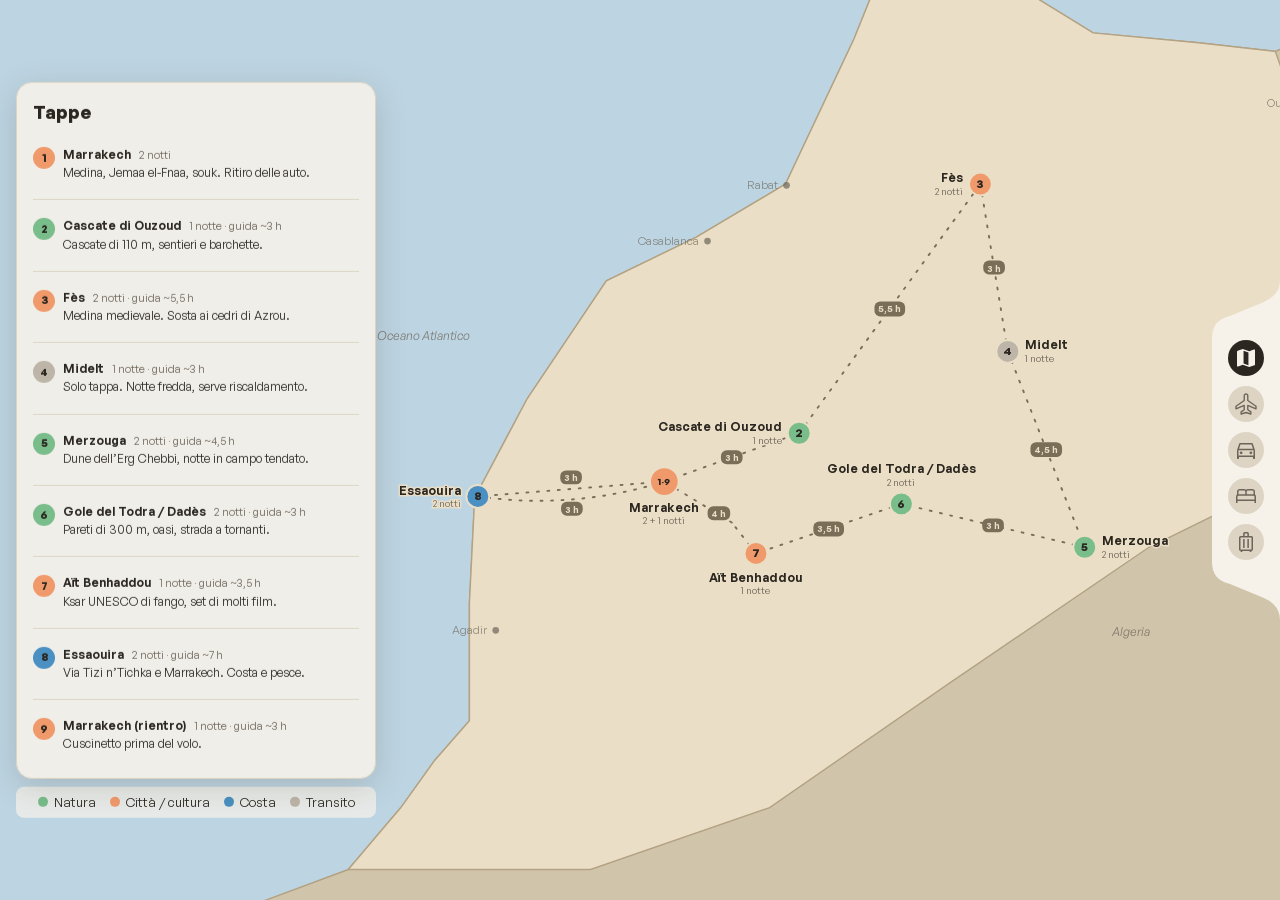
==== index.html @ 6deaca13 "Desktop: navbar verticale a destra, sidebar e legenda a sinistra, tragitto centrato nello spazio lib" ====
<!doctype html>
<html lang="it">
<head>
<meta charset="utf-8">
<meta name="viewport" content="width=device-width, initial-scale=1">
<title>Marocco — giro in auto</title>
<link rel="stylesheet" href="stile.css">
<style>
  html, body { height: 100%; overflow: hidden; overscroll-behavior: none; }
  h1 { font-size: 18px; margin: 0; }
  .zoom { position: fixed; inset: 0; overflow: clip; background: var(--sea); touch-action: none; cursor: grab; }
  .zstage { position: absolute; left: 0; top: 0; transform-origin: 0 0; }
  .zstage svg { display: block; max-width: none; }
  /* Desktop: colonna a sinistra con elenco tappe e, sotto, la legenda (la navbar sta a destra). */
  .side { position: fixed; z-index: 5; top: 50%; left: 16px; transform: translateY(-50%); width: 360px; max-height: calc(100vh - 32px); max-height: calc(100dvh - 32px); display: flex; flex-direction: column; gap: 8px; }
  .legend { flex: none; display: flex; flex-wrap: nowrap; justify-content: center; gap: 14px; padding: 6px 14px; border-radius: 8px; background: color-mix(in srgb, var(--bg) 75%, transparent); color: var(--ink); font-size: 13px; white-space: nowrap; pointer-events: none; }
  .legend i { display: inline-block; width: 10px; height: 10px; border-radius: 50%; margin-right: 6px; }
  .panel { min-height: 0; display: flex; flex-direction: column; border: 1px solid var(--line); border-radius: 16px; background: color-mix(in srgb, var(--bg) 88%, transparent); -webkit-backdrop-filter: blur(10px); backdrop-filter: blur(10px); box-shadow: 0 8px 32px rgba(60, 45, 20, .18); }
  .phead { flex: none; padding: 16px 16px 4px; }
  .grab { display: none; width: 36px; height: 4px; margin: 0 auto 12px; border-radius: 2px; background: var(--muted); opacity: .5; }
  .plist { overflow-y: auto; overscroll-behavior: contain; padding: 0 16px 8px; }
  /* Mobile: bottom sheet; la legenda sta poco sopra il pannello chiuso. */
  @media (max-width: 700px) {
    .side { display: contents; }
    .panel { position: fixed; z-index: 5; left: 0; right: 0; bottom: 0; height: calc(100vh - var(--nav) - 8px); height: calc(100dvh - var(--nav) - 8px); border-width: 1px 0 0; border-radius: 16px 16px 0 0; transform: translateY(var(--y, 60%)); transition: transform .25s ease; }
    .panel.drag { transition: none; }
    .phead { padding-top: 8px; touch-action: none; cursor: grab; }
    .grab { display: block; }
    .plist { padding-bottom: max(8px, env(safe-area-inset-bottom)); }
    .legend { position: fixed; z-index: 1; left: 50%; bottom: calc(var(--peek, 62px) + 10px); transform: translateX(-50%); gap: 10px; padding: 5px 8px; font-size: 11px; }
  }
  .stop, [data-slug] { cursor: pointer; }
  ol li[data-slug]:hover .t { text-decoration: underline; }
  .modal { position: fixed; inset: 0; z-index: 20; display: flex; align-items: flex-end; justify-content: center; background: rgba(30, 22, 10, .45); }
  .modal[hidden] { display: none; }
  .sheet { width: 100%; max-width: 560px; max-height: 88vh; max-height: 88dvh; overflow-y: auto; padding: 16px 16px 28px; background: var(--bg); color: var(--ink); border: 1px solid var(--line); border-radius: 16px 16px 0 0; }
  @media (min-width: 700px) { .modal { align-items: center; } .sheet { border-radius: 16px; } }
  .mhead { display: flex; justify-content: space-between; align-items: flex-start; gap: 12px; margin-bottom: 12px; }
  .sheet h2 { margin: 0; font-size: 20px; }
  .mmeta { color: var(--muted); font-size: 13px; }
  .mclose { flex: none; width: 36px; height: 36px; border: 0; border-radius: 50%; font-size: 22px; line-height: 1; cursor: pointer; background: var(--line); color: var(--ink); }
  .mphotos { display: flex; gap: 10px; overflow-x: auto; scroll-snap-type: x mandatory; scroll-padding: 0 16px; margin: 0 -16px 14px; padding: 0 16px 12px; scrollbar-width: thin; }
  .mphotos figure { flex: 0 0 82%; margin: 0; scroll-snap-align: start; }
  .mphotos img { display: block; width: 100%; aspect-ratio: 3 / 2; object-fit: cover; border-radius: 10px; background: var(--line); }
  .mphotos figcaption { margin-top: 4px; font-size: 11px; line-height: 1.35; color: var(--muted); }
  .mphotos .mcap { color: var(--ink); font-size: 12px; }
  .mphotos a { color: inherit; }
  .mdesc { margin: 0 0 14px; font-size: 15px; }
  .mlabel { margin-bottom: 6px; color: var(--muted); font-size: 12px; text-transform: uppercase; letter-spacing: .05em; }
  .mtodo { margin: 0; padding-left: 18px; font-size: 14px; }
  .mtodo li { display: list-item; padding: 3px 0; border: 0; font-size: 14px; cursor: default; }
  ol { list-style: none; margin: 0; padding: 0; }
  li { display: grid; grid-template-columns: 22px 1fr; gap: 8px; padding: 18px 0; font-size: 12px; line-height: 1.35; border-bottom: 1px solid var(--line); }
  li:last-child { border-bottom: 0; }
  .n { width: 22px; height: 22px; border-radius: 50%; color: var(--dot-ink); font-weight: 700; display: grid; place-items: center; font-size: 11px; }
  .head { display: flex; flex-wrap: wrap; align-items: baseline; gap: 0 8px; }
  .t { font-weight: 600; }
  .meta { color: var(--muted); font-size: 11px; }
  .note { margin-top: 2px; }
  </style>
</head>
<body data-page="mappa">
<div class="zoom"><div class="zstage"><svg id="map" viewBox="-860 -440 7860 9600" role="img" aria-label="Mappa dell'itinerario in Marocco"></svg></div></div>
<div class="side">
<aside class="panel drag">
  <div class="phead"><div class="grab"></div><h1>Tappe</h1></div>
  <ol id="list" class="plist"></ol>
</aside>
<div class="legend">
  <span><i style="background:var(--nat)"></i>Natura</span>
  <span><i style="background:var(--city)"></i>Città / cultura</span>
  <span><i style="background:var(--coast)"></i>Costa</span>
  <span><i style="background:var(--transit)"></i>Transito</span>
</div>
</div>

<script src="nav.js"></script>
<script>
// Equirettangolare con longitudine scalata a 32°N: abbastanza per una mappa schematica.
// Zoom sul tragitto: scala 130 px/grado, origine spostata per centrare il giro (le etichette restano a dimensione fissa).
const X = lon => -28 + (lon + 11.2) * 0.85 * 130;
const Y = lat => -170 + (36 - lat) * 130;
const P = ([lat, lon]) => `${X(lon).toFixed(1)},${Y(lat).toFixed(1)}`;

// Contorno semplificato (lat, lon), in senso orario da Capo Spartel.
const outline = [
  [35.79,-5.92],[35.9,-5.35],[35.6,-4.6],[35.25,-3.93],[35.17,-2.93],[35.1,-2.2],
  [34.0,-1.75],[32.8,-1.5],[32.1,-1.2],[31.6,-2.2],[31.1,-3.4],[30.0,-5.3],
  [29.0,-7.0],[28.5,-8.7],[28.5,-11.0],[29.0,-10.5],[29.38,-10.18],[29.7,-9.85],
  [30.65,-9.85],[31.5,-9.8],[32.3,-9.3],[33.25,-8.55],[33.6,-7.7],[34.03,-6.85],[35.2,-6.2]
];

// Contorno grossolano dell'Africa (lat, lon), in senso orario da Capo Spartel. Il tratto marocchino coincide con `outline`.
const africa = [
  [35.79,-5.92],[35.9,-5.35],[35.6,-4.6],[35.25,-3.93],[35.17,-2.93],[35.1,-2.2],
  [35.7,-0.65],[36.1,0.5],[36.5,1.8],[36.77,3.06],[36.9,5.1],[37.0,6.9],[36.9,8.0],[37.25,9.85],[36.8,10.3],[37.05,11.0],
  [35.8,10.8],[34.7,10.8],[33.9,10.1],[33.1,11.5],[32.9,13.2],[32.4,15.1],[31.2,16.6],[30.3,19.0],[31.8,20.0],[32.8,22.0],
  [32.1,23.9],[31.6,25.1],[31.3,27.2],[31.2,29.9],[31.3,31.4],[31.25,32.3],[29.9,32.6],[28.0,33.5],[24.1,35.5],[22.0,36.9],
  [19.6,37.2],[15.6,39.5],[12.6,43.3],[11.6,43.1],[11.8,51.3],[8.0,49.8],[2.0,45.3],[-1.7,41.5],[-4.0,39.7],[-6.8,39.3],
  [-10.3,40.2],[-15.0,40.7],[-19.8,34.9],[-24.0,35.5],[-25.9,32.6],[-29.9,31.0],[-33.0,27.9],[-34.0,25.7],[-34.8,20.0],
  [-33.9,18.4],[-28.6,16.5],[-26.6,15.2],[-22.9,14.5],[-18.0,11.8],[-12.4,13.7],[-8.8,13.2],[-5.9,12.2],[-0.7,8.8],[0.4,9.4],
  [3.8,9.7],[4.3,7.0],[6.4,3.4],[5.6,-0.2],[5.2,-4.0],[4.4,-7.6],[6.3,-10.8],[8.5,-13.2],[10.0,-14.4],[11.9,-15.6],
  [14.7,-17.5],[16.0,-16.5],[18.1,-16.0],[20.9,-17.05],[23.7,-15.95],[27.1,-13.2],[27.9,-12.9],[28.5,-11.0],[29.0,-10.5],
  [29.38,-10.18],[29.7,-9.85],[30.65,-9.85],[31.5,-9.8],[32.3,-9.3],[33.25,-8.55],[33.6,-7.7],[34.03,-6.85],[35.2,-6.2]
];
const madagascar = [[-12.0,49.3],[-16.0,50.4],[-22.0,47.9],[-25.5,45.2],[-24.0,43.7],[-17.0,44.0],[-15.5,46.3]];

// n = numero tappa, tipo: nat | city | coast | transit
const stops = [
  {n:1, slug:'marrakech',  name:'Marrakech',           ll:[31.63,-8.0],   type:'city',    nights:2, drive:'',      note:'Medina, Jemaa el-Fnaa, souk. Ritiro delle auto.', lab:[0,32,'middle']},
  {n:2, slug:'ouzoud',  name:'Cascate di Ouzoud',   ll:[32.02,-6.72],  type:'nat',     nights:1, drive:'~3 h',  note:'Cascate di 110 m, sentieri e barchette.',        lab:[-18,-2,'end']},
  {n:3, slug:'fes',  name:'Fès',                 ll:[34.03,-5.0],   type:'city',    nights:2, drive:'~5,5 h',note:'Medina medievale. Sosta ai cedri di Azrou.', lab:[-18,-2,'end']},
  {n:4, slug:'midelt',  name:'Midelt',              ll:[32.68,-4.74],  type:'transit', nights:1, drive:'~3 h',  note:'Solo tappa. Notte fredda, serve riscaldamento.', lab:[18,-2,'start']},
  {n:5, slug:'merzouga',  name:'Merzouga',            ll:[31.10,-4.01],  type:'nat',     nights:2, drive:'~4,5 h',note:'Dune dell’Erg Chebbi, notte in campo tendato.',  lab:[18,-2,'start']},
  {n:6, slug:'todra-dades',  name:'Gole del Todra / Dadès',ll:[31.45,-5.75],type:'nat',     nights:2, drive:'~3 h',  note:'Pareti di 300 m, oasi, strada a tornanti.',      lab:[0,-32,'middle']},
  {n:7, slug:'ait-benhaddou',  name:'Aït Benhaddou',       ll:[31.05,-7.13],  type:'city',    nights:1, drive:'~3,5 h',note:'Ksar UNESCO di fango, set di molti film.',       lab:[0,30,'middle']},
  {n:8, slug:'essaouira',  name:'Essaouira',           ll:[31.51,-9.77],  type:'coast',   nights:2, drive:'~7 h',  note:'Via Tizi n’Tichka e Marrakech. Costa e pesce.', lab:[-18,-2,'end']},
  {n:9, slug:'marrakech',  name:'Marrakech (rientro)', ll:[31.63,-8.0],   type:'city',    nights:1, drive:'~3 h',  note:'Cuscinetto prima del volo.',                      lab:null}
];

// Punto di passaggio non numerato.
const via = { tizi:[31.3,-7.36] };
const at = n => stops.find(s => s.n === n).ll;
const nightsLabel = s => s.n === 1 ? `${s.nights} + ${stops.find(t => t.n === 9).nights} notti` : `${s.nights} ${s.nights === 1 ? 'notte' : 'notti'}`;

// [da, a, curvatura, ore, dx, dy, ancora] — ore = etichetta sul tratto (dx/dy spostano il testo).
const segs = [
  [at(1), at(2), 0, '3 h'], [at(2), at(3), 0, '5,5 h'], [at(3), at(4), 0, '3 h'],
  [at(4), at(5), 0, '4,5 h'], [at(5), at(6), 0, '3 h'], [at(6), at(7), 0, '3,5 h'],
  [at(7), via.tizi, 0, '', 0, 0, 'middle', true], [via.tizi, at(1), 0, '4 h', 14, 16, 'start'],
  [at(1), at(8), 0, '3 h', 0, -8], [at(8), at(1), 22, '3 h', 0, 14]
];

const color = t => `var(--${t === 'transit' ? 'transit' : t})`;
const svg = document.getElementById('map');
let out = `<defs><marker id="a" viewBox="0 0 10 10" refX="8" refY="5" markerWidth="6" markerHeight="6" orient="auto-start-reverse">
  <path d="M0,1 L9,5 L0,9 z" fill="var(--route-line)"/></marker></defs>
  <rect x="-3000" y="-3000" width="7000" height="7000" fill="var(--sea)"/>
  <g fill="var(--land-africa)" stroke="var(--land-edge)" stroke-width="1.5" vector-effect="non-scaling-stroke">${[africa, madagascar].map(a => `<polygon points="${a.map(P).join(' ')}" vector-effect="non-scaling-stroke"/>`).join('')}</g>
  <polygon points="${outline.map(P).join(' ')}" fill="var(--land)" stroke="var(--land-edge)" stroke-width="1.5"/>
  <g fill="var(--muted)" font-size="13" font-style="italic" opacity=".8">
    <text x="24" y="250">Oceano Atlantico</text>
    <text x="815" y="560" text-anchor="middle">Algeria</text>
  </g>`;

// Grandi città fuori dal giro: solo riferimento per orientarsi, volutamente discrete.
const refCities = [
  { name: 'Tangeri',    ll: [35.78, -5.80], dx: 9,  anchor: 'start' },
  { name: 'Oujda',      ll: [34.68, -1.90], dx: -9, anchor: 'end' },
  { name: 'Rabat',      ll: [34.02, -6.84], dx: -9, anchor: 'end' },
  { name: 'Casablanca', ll: [33.57, -7.59], dx: -9, anchor: 'end' },
  { name: 'Agadir',     ll: [30.43, -9.60], dx: -9, anchor: 'end' }
];
out += `<g fill="var(--muted)" opacity=".7" font-size="12">${refCities.map(c =>
  `<circle cx="${X(c.ll[1])}" cy="${Y(c.ll[0])}" r="3.5"/><text x="${X(c.ll[1]) + c.dx}" y="${Y(c.ll[0]) + 4}" text-anchor="${c.anchor}">${c.name}</text>`).join('')}</g>`;

const labels = [];
for (const [a, b, bend, h, ox = 0, oy = 4, anchor = 'middle', noArrow] of segs) {
  const [x1, y1] = [X(a[1]), Y(a[0])], [x2, y2] = [X(b[1]), Y(b[0])];
  const mx = (x1 + x2) / 2, my = (y1 + y2) / 2;
  const dx = x2 - x1, dy = y2 - y1, len = Math.hypot(dx, dy) || 1;
  const cx = mx - dy / len * bend, cy = my + dx / len * bend;
  out += `<path d="M${x1},${y1} Q${cx},${cy} ${x2},${y2}" fill="none" stroke="var(--route-line)" stroke-width="2" stroke-linecap="round" stroke-dasharray="2 9" ${noArrow ? '' : 'marker-end="url(#a)"'}/>`;
  // punto a metà della curva (t = 0,5)
  if (h) labels.push(`<text x="${(x1 + 2 * cx + x2) / 4 + ox}" y="${(y1 + 2 * cy + y2) / 4 + oy}" text-anchor="${anchor}" class="hl" font-size="10" font-weight="600" fill="var(--tag-ink)">${h}</text>`);
}
out += labels.join('');

for (const s of stops) {
  if (s.n === 9) continue; // stesso punto della tappa 1
  const x = X(s.ll[1]), y = Y(s.ll[0]);
  const num = s.n === 1 ? '1·9' : s.n;
  const nts = nightsLabel(s);
  out += `<g class="stop" data-slug="${s.slug}"><circle cx="${x}" cy="${y}" r="${s.n === 1 ? 15 : 12}" fill="${color(s.type)}" stroke="var(--land)" stroke-width="2"/>
    <text x="${x}" y="${y + 4}" text-anchor="middle" font-size="${s.n === 1 ? 10 : 12}" font-weight="700" fill="var(--dot-ink)">${num}</text>
    <text x="${x + s.lab[0]}" y="${y + s.lab[1]}" text-anchor="${s.lab[2]}" font-size="13" font-weight="600" fill="var(--ink)"
      stroke="var(--land)" stroke-width="3" paint-order="stroke">${s.name}</text>
    <text x="${x + s.lab[0]}" y="${y + s.lab[1] + 13}" text-anchor="${s.lab[2]}" font-size="10" fill="var(--muted)"
      stroke="var(--land)" stroke-width="3" paint-order="stroke">${nts}</text></g>`;
}
svg.innerHTML = out;
// sfondo a pillola dietro ogni valore delle ore, misurato sul testo
// (dopo il caricamento del font, altrimenti le pillole sono misurate col carattere di ripiego)
document.fonts.load('600 10px "General Sans"').then(() => svg.querySelectorAll('text.hl').forEach(t => {
  const b = t.getBBox();
  const r = document.createElementNS('http://www.w3.org/2000/svg', 'rect');
  r.setAttribute('x', b.x - 4); r.setAttribute('y', b.y - 1);
  r.setAttribute('width', b.width + 8); r.setAttribute('height', b.height + 2);
  r.setAttribute('rx', 6); r.setAttribute('fill', 'var(--tag-bg)');
  t.before(r);
}));

// Lista tappe
document.getElementById('list').innerHTML = stops.map(s => `
  <li data-slug="${s.slug}"><span class="n" style="background:${color(s.type)}">${s.n}</span>
  <div><div class="head"><span class="t">${s.name}</span>
  <span class="meta">${s.nights} ${s.nights === 1 ? 'notte' : 'notti'}${s.drive ? ' · guida ' + s.drive : ''}</span></div>
  <div class="note">${s.note}</div></div></li>`).join('');

// Mappa sempre a tutto schermo: un dito sposta, due dita zoomano (rotellina su desktop).
// Si disegna tutta l'Africa: pizzicando indietro si vede il contesto; all'avvio si inquadra il tragitto.
const VB = [-860, -440, 7860, 9600];
const W = VB[2], H = VB[3];
const zoom = document.querySelector('.zoom');
const stage = zoom.querySelector('.zstage');
stage.style.width = svg.style.width = W + 'px'; stage.style.height = svg.style.height = H + 'px';
let sc = 1, tx = 0, ty = 0, minSc = 1;
const calcMin = () => Math.min(zoom.clientWidth / W, zoom.clientHeight / H);

const apply = () => {
  const vw = zoom.clientWidth, vh = zoom.clientHeight, w = W * sc, h = H * sc;
  tx = w <= vw ? (vw - w) / 2 : Math.min(0, Math.max(vw - w, tx));
  ty = h <= vh ? (vh - h) / 2 : Math.min(0, Math.max(vh - h, ty));
  stage.style.transform = `translate(${tx}px,${ty}px) scale(${sc})`;
};
const zoomAt = (f, cx, cy) => {
  const n = Math.min(4, Math.max(minSc, sc * f));
  tx = cx - (cx - tx) * (n / sc); ty = cy - (cy - ty) * (n / sc); sc = n; apply();
};

// Pannello tappe: su desktop è un riquadro flottante; su mobile è un bottom sheet con tre posizioni (chiuso, metà, aperto).
const panel = document.querySelector('.panel'), phead = panel.querySelector('.phead');
const mobile = matchMedia('(max-width: 700px)');
const snaps = () => [panel.offsetHeight - phead.offsetHeight - 8, panel.offsetHeight - innerHeight * .42, 0]; // translateY di ogni posizione
let snapI = 1;
const setY = (y, dragging) => { panel.classList.toggle('drag', !!dragging); panel.style.setProperty('--y', y + 'px'); };
const goSnap = i => { snapI = i; setY(snaps()[i]); document.documentElement.style.setProperty('--peek', panel.offsetHeight - snaps()[0] + 'px'); }; // la legenda sta sopra il pannello chiuso
let drag = null;
phead.addEventListener('pointerdown', e => {
  if (!mobile.matches) return;
  phead.setPointerCapture(e.pointerId);
  drag = { y0: e.clientY, p0: snaps()[snapI], t: e.timeStamp, last: e.clientY, v: 0, moved: false };
});
phead.addEventListener('pointermove', e => {
  if (!drag) return;
  if (Math.abs(e.clientY - drag.y0) > 6) drag.moved = true;
  drag.v = (e.clientY - drag.last) / Math.max(1, e.timeStamp - drag.t); drag.last = e.clientY; drag.t = e.timeStamp;
  const s = snaps();
  if (drag.moved) setY(Math.min(s[0], Math.max(s[2], drag.p0 + e.clientY - drag.y0)), true);
});
phead.addEventListener('pointerup', e => {
  if (!drag) return;
  const s = snaps(), y = drag.p0 + e.clientY - drag.y0 + drag.v * 150; // proietta con la velocità: un colpo di dito vale più di uno spostamento lento
  goSnap(drag.moved ? s.reduce((b, v, i) => Math.abs(v - y) < Math.abs(s[b] - y) ? i : b, 0) : (snapI === 0 ? 1 : 0));
  drag = null;
});
phead.addEventListener('pointercancel', () => { drag = null; goSnap(snapI); });

// Inquadratura iniziale: il tragitto (circa 860×460 nel disegno, centro 470,365) centrato nella parte di schermo non coperta dal pannello.
const fit = () => {
  minSc = calcMin();
  const m = mobile.matches;
  // spazio libero: su desktop tra la colonna a sinistra e la navbar a destra; su mobile sotto la navbar e sopra il bottom sheet
  const left = m ? 0 : panel.offsetWidth + 32, w = innerWidth - left - (m ? 0 : navbar.offsetWidth);
  const top = m ? navbar.offsetHeight : 0, h = m ? innerHeight - (panel.offsetHeight - snaps()[1]) : innerHeight;
  sc = Math.min(1.3, Math.max(minSc, .75, Math.min(w / 860, (h - top) / 460)));
  tx = left + w / 2 - (470 - VB[0]) * sc; ty = top + (h - top) / 2 - (365 - VB[1]) * sc; apply();
};
goSnap(1); fit(); setTimeout(() => panel.classList.remove('drag'), 50);

document.getElementById('list').addEventListener('click', e => { const li = e.target.closest('[data-slug]'); if (li) openTappa(li.dataset.slug); });
addEventListener('keydown', e => { if (e.key === 'Escape' && !modal.hidden) closeTappa(); });
addEventListener('resize', () => { minSc = calcMin(); sc = Math.max(sc, minSc); apply(); goSnap(snapI); });

const ptrs = new Map();
let tap = null;
zoom.addEventListener('pointerdown', e => {
  tap = ptrs.size ? null : { x: e.clientX, y: e.clientY, moved: false };
  zoom.setPointerCapture(e.pointerId); ptrs.set(e.pointerId, { x: e.clientX, y: e.clientY });
});
zoom.addEventListener('pointermove', e => {
  const prev = ptrs.get(e.pointerId); if (!prev) return;
  const cur = { x: e.clientX, y: e.clientY };
  if (tap && Math.hypot(cur.x - tap.x, cur.y - tap.y) > 8) tap.moved = true;
  if (ptrs.size === 1) { tx += cur.x - prev.x; ty += cur.y - prev.y; apply(); }
  else if (ptrs.size === 2) {
    const o = [...ptrs].find(([id]) => id !== e.pointerId)[1];
    const d0 = Math.hypot(prev.x - o.x, prev.y - o.y), d1 = Math.hypot(cur.x - o.x, cur.y - o.y);
    const mx = (cur.x + o.x) / 2, my = (cur.y + o.y) / 2;
    tx += mx - (prev.x + o.x) / 2; ty += my - (prev.y + o.y) / 2;
    d0 ? zoomAt(d1 / d0, mx, my) : apply();
  }
  ptrs.set(e.pointerId, cur);
});
zoom.addEventListener('pointerup', e => {
  if (tap && !tap.moved && ptrs.size === 1) {
    const g = document.elementFromPoint(e.clientX, e.clientY)?.closest('[data-slug]');
    if (g) openTappa(g.dataset.slug);
  }
  tap = null; ptrs.delete(e.pointerId);
});
zoom.addEventListener('pointercancel', e => { tap = null; ptrs.delete(e.pointerId); });
zoom.addEventListener('wheel', e => { e.preventDefault(); zoomAt(Math.exp(-e.deltaY * 0.002), e.clientX, e.clientY); }, { passive: false });

// Scheda della tappa: legge tappe.md (fonte dei contenuti) alla prima apertura.
const modal = document.createElement('div');
modal.className = 'modal'; modal.hidden = true;
modal.innerHTML = '<div class="sheet" role="dialog" aria-modal="true"></div>';
document.body.append(modal);
const sheet = modal.firstChild;
const closeTappa = () => { modal.hidden = true; };
modal.addEventListener('click', e => { if (e.target === modal) closeTappa(); });

let tappe;
const loadTappe = () => tappe ||= fetch('dati/tappe.md').then(r => { if (!r.ok) throw new Error(r.status); return r.text(); }).then(t => {
  const out = {};
  for (const b of t.split(/^## /m).slice(1)) {
    const [head, ...rest] = b.split('\n'), body = rest.join('\n');
    const [slug, nome] = head.split(' — ');
    const sec = n => (body.split(new RegExp(`^### ${n}\\s*$`, 'm'))[1] || '').split(/^### /m)[0];
    const items = x => x.split('\n').filter(l => l.startsWith('- ')).map(l => l.slice(2).trim());
    out[slug.trim()] = {
      nome: nome.trim(), desc: body.split(/^### /m)[0].trim(), todo: items(sec('Da fare')),
      foto: items(sec('Foto')).map(l => { const [src, cap, cred, url] = l.split(' | '); return { src, cap, cred, url }; })
    };
  }
  return out;
});


async function openTappa(slug) {
  const st = stops.find(s => s.slug === slug);
  sheet.replaceChildren();
  const head = el('div', 'mhead'), titles = el('div');
  titles.append(el('h2', '', st.name), el('div', 'mmeta', nightsLabel(st)));
  const x = el('button', 'mclose', '×'); x.type = 'button'; x.setAttribute('aria-label', 'Chiudi'); x.onclick = closeTappa;
  head.append(titles, x); sheet.append(head);
  modal.hidden = false; sheet.scrollTop = 0;
  let d;
  try { d = (await loadTappe())[slug]; if (!d) throw new Error('assente'); }
  catch { sheet.append(el('p', 'mdesc', 'Contenuti non disponibili: aprire la pagina online (in locale il file tappe.md non si può leggere).')); return; }

  if (d.foto.length) {
    const strip = el('div', 'mphotos');
    for (const f of d.foto) {
      const fig = el('figure'), img = new Image();
      img.src = f.src; img.alt = f.cap; img.loading = 'lazy';
      const cap = el('figcaption'); cap.append(el('span', 'mcap', f.cap), document.createElement('br'));
      if (/^https:/.test(f.url || '')) { const a = el('a', '', f.cred); a.href = f.url; a.target = '_blank'; a.rel = 'noopener'; cap.append(a); }
      else cap.append(f.cred || '');
      fig.append(img, cap); strip.append(fig);
    }
    sheet.append(strip);
  }
  sheet.append(el('p', 'mdesc', d.desc));
  if (d.todo.length) {
    sheet.append(el('div', 'mlabel', 'Da fare'));
    const ul = el('ul', 'mtodo'); d.todo.forEach(t => ul.append(el('li', '', t))); sheet.append(ul);
  }
}
</script>
</body>
</html>
---- stile.css ----
@font-face { font-family: "General Sans"; src: url(font/GeneralSans-Variable.woff2) format("woff2"); font-weight: 200 700; font-style: normal; font-display: swap; }
@font-face { font-family: "General Sans"; src: url(font/GeneralSans-Italic.woff2) format("woff2"); font-weight: 400; font-style: italic; font-display: swap; }

:root {
  color-scheme: light;
  --bg: #f6f2ea; --ink: #2b2620; --muted: #6e655a; --line: #ddd4c4;
  --sea: #bdd5e3; --land: #eadfc6; --land-edge: #b3a283;
  --nat: #78bd8a; --city: #f09a6c; --coast: #4a90c2; --transit: #bdb5a8; --dot-ink: #2b2620;
  --land-africa: color-mix(in srgb, var(--land) 82%, #5a4a30); --route: #4a3d2a; --route-line: color-mix(in srgb, var(--route) 70%, var(--land)); --tag-bg: var(--route-line); --tag-ink: var(--land);
}
* { box-sizing: border-box; }
body { margin: 0; background: var(--bg); color: var(--ink); font: 15px/1.45 "General Sans", system-ui, sans-serif; }

/* Barra in alto con le icone delle sezioni (costruita in nav.js) */
:root { --nav: 68px; }
/* Linguetta appesa al bordo alto, dello stesso colore della pagina sotto la mappa e senza ombra: sembra uno strato sotto l'interfaccia, tirata da una parte. La forma è ritagliata con un percorso (340×68), gli angoli in alto si allargano fino ad annullarsi sul bordo. */
.navbar { position: fixed; top: 0; left: 50%; transform: translateX(-50%); z-index: 10; width: 340px; height: var(--nav); padding: 12px 44px; display: flex; justify-content: center; align-items: center; gap: 10px; }
.navbar::before { content: ""; position: absolute; inset: 0; background: var(--bg); clip-path: path("M0,0 C10,0 17,5.3 22,16 L36,50 Q40,68 58,68 H282 Q300,68 304,50 L318,16 C323,5.3 330,0 340,0 Z"); }
.navbar a { position: relative; display: grid; place-items: center; width: 36px; height: 36px; border-radius: 50%; background: var(--line); color: var(--muted); }
.navbar a[aria-current] { background: var(--ink); color: var(--bg); }

/* Desktop: la linguetta sta sul bordo destro, in verticale (stessa forma ruotata di 90°) */
@media (min-width: 701px) {
  .navbar { top: 50%; left: auto; right: 0; transform: translateY(-50%); width: 68px; height: 340px; padding: 44px 12px; flex-direction: column; }
  .navbar::before { clip-path: path("M68,0 C68,10 62.7,17 52,22 L18,36 Q0,40 0,58 V282 Q0,300 18,304 L52,318 C62.7,323 68,330 68,340 Z"); }
  body { padding-right: 68px; }
  .page { padding-top: 24px; }
}

/* Pagine interne */
.page { max-width: 720px; margin: 0 auto; padding: calc(var(--nav) + 16px) 16px 48px; }
.ptitle { margin: 0 0 16px; font-size: 22px; }
.mock { margin: 0 0 16px; padding: 10px 12px; border-radius: 10px; background: color-mix(in srgb, var(--city) 25%, var(--bg)); font-size: 13px; }
.intro { margin: 0 0 16px; color: var(--muted); font-size: 14px; }
.card { margin: 0 0 16px; padding: 16px; border: 1px solid var(--line); border-radius: 14px; background: color-mix(in srgb, var(--land) 35%, var(--bg)); }
.chead { display: flex; justify-content: space-between; align-items: flex-start; gap: 12px; margin-bottom: 12px; }
.chead h2 { margin: 0; font-size: 17px; }
.sub { color: var(--muted); font-size: 13px; }
.badge { flex: none; padding: 2px 10px; border-radius: 999px; font-size: 12px; font-weight: 600; color: var(--dot-ink); background: var(--city); }
.badge.ok { background: var(--nat); }
.kv { display: grid; grid-template-columns: minmax(80px, 120px) 1fr; gap: 6px 12px; margin: 0 0 14px; font-size: 14px; }
.kv dt { color: var(--muted); }
.kv dd { margin: 0; }
.actions { display: flex; flex-wrap: wrap; gap: 8px; }
.btn { padding: 10px 14px; border: 1px solid var(--line); border-radius: 10px; font: inherit; font-size: 14px; font-weight: 600; text-decoration: none; cursor: pointer; background: var(--bg); color: var(--ink); }
.btn:disabled { opacity: .45; cursor: not-allowed; }
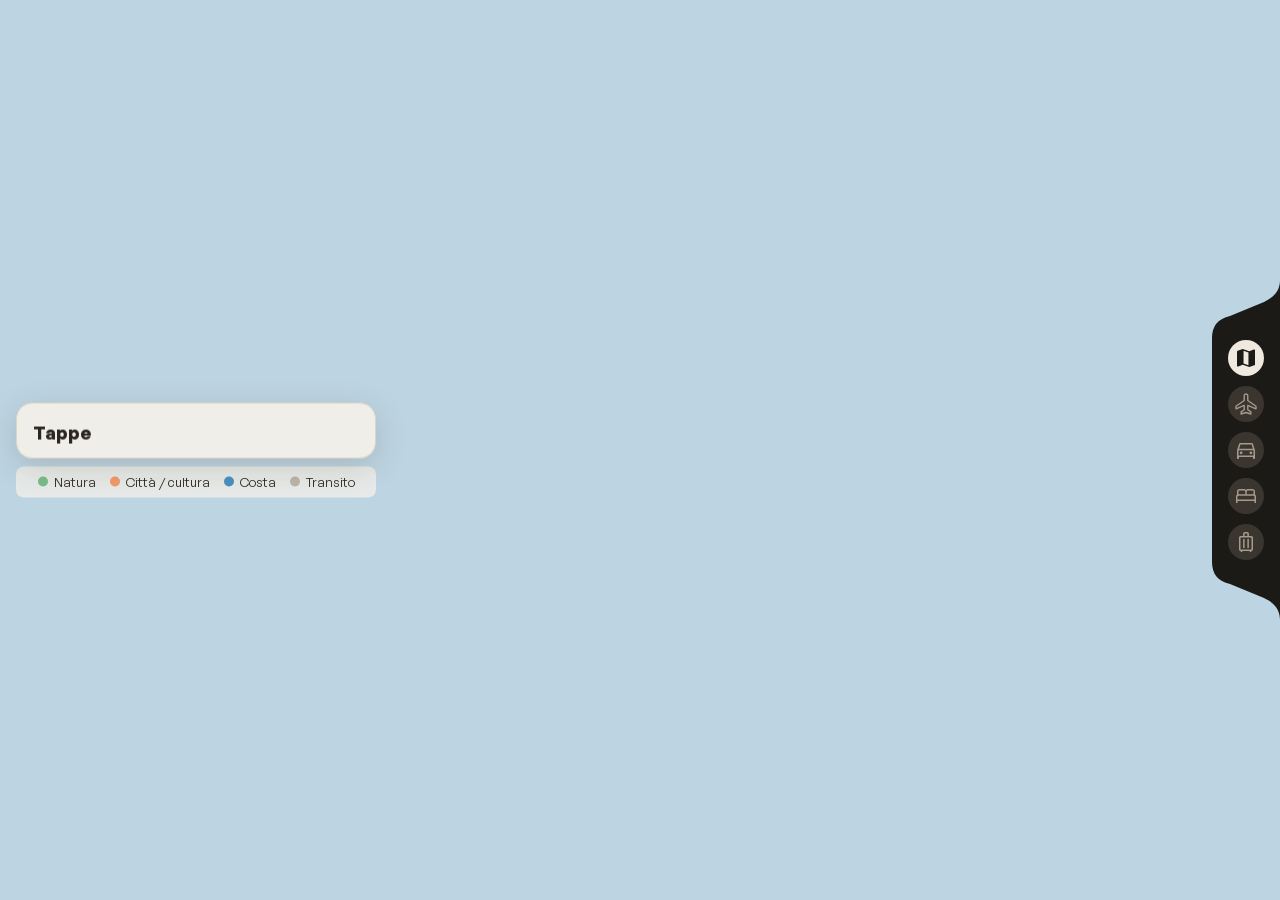
==== commit 513e63b2: "theme-color: barra di stato del telefono dello stesso scuro della navbar Co-Authored-By: Claude Sonn" ====
--- a/index.html
+++ b/index.html
@@ -3,6 +3,7 @@
 <head>
 <meta charset="utf-8">
 <meta name="viewport" content="width=device-width, initial-scale=1">
+<meta name="theme-color" content="#1c1a17" media="(max-width: 700px)"><!-- barra di stato del telefono: stesso scuro della navbar -->
 <title>Marocco — giro in auto</title>
 <link rel="stylesheet" href="stile.css">
 <style>
--- a/stile.css
+++ b/stile.css
@@ -12,12 +12,12 @@
 body { margin: 0; background: var(--bg); color: var(--ink); font: 15px/1.45 "General Sans", system-ui, sans-serif; }
 
 /* Barra in alto con le icone delle sezioni (costruita in nav.js) */
-:root { --nav: 68px; }
-/* Linguetta appesa al bordo alto, dello stesso colore della pagina sotto la mappa e senza ombra: sembra uno strato sotto l'interfaccia, tirata da una parte. La forma è ritagliata con un percorso (340×68), gli angoli in alto si allargano fino ad annullarsi sul bordo. */
+:root { --nav: 68px; --nav-bg: #1c1a17; --nav-btn: #3a352f; --nav-ink: #efe9df; --nav-muted: #a49b8f; } /* la navbar è in versione scura: contrasta con lo sfondo chiaro delle pagine */
+/* Linguetta appesa al bordo alto, senza ombra: sembra uno strato sotto l'interfaccia, tirata da una parte. La forma è ritagliata con un percorso (340×68), gli angoli in alto si allargano fino ad annullarsi sul bordo. */
 .navbar { position: fixed; top: 0; left: 50%; transform: translateX(-50%); z-index: 10; width: 340px; height: var(--nav); padding: 12px 44px; display: flex; justify-content: center; align-items: center; gap: 10px; }
-.navbar::before { content: ""; position: absolute; inset: 0; background: var(--bg); clip-path: path("M0,0 C10,0 17,5.3 22,16 L36,50 Q40,68 58,68 H282 Q300,68 304,50 L318,16 C323,5.3 330,0 340,0 Z"); }
-.navbar a { position: relative; display: grid; place-items: center; width: 36px; height: 36px; border-radius: 50%; background: var(--line); color: var(--muted); }
-.navbar a[aria-current] { background: var(--ink); color: var(--bg); }
+.navbar::before { content: ""; position: absolute; inset: 0; background: var(--nav-bg); clip-path: path("M0,0 C10,0 17,5.3 22,16 L36,50 Q40,68 58,68 H282 Q300,68 304,50 L318,16 C323,5.3 330,0 340,0 Z"); }
+.navbar a { position: relative; display: grid; place-items: center; width: 36px; height: 36px; border-radius: 50%; background: var(--nav-btn); color: var(--nav-muted); }
+.navbar a[aria-current] { background: var(--nav-ink); color: var(--nav-bg); }
 
 /* Desktop: la linguetta sta sul bordo destro, in verticale (stessa forma ruotata di 90°) */
 @media (min-width: 701px) {
@@ -44,3 +44,12 @@
 .actions { display: flex; flex-wrap: wrap; gap: 8px; }
 .btn { padding: 10px 14px; border: 1px solid var(--line); border-radius: 10px; font: inherit; font-size: 14px; font-weight: 600; text-decoration: none; cursor: pointer; background: var(--bg); color: var(--ink); }
 .btn:disabled { opacity: .45; cursor: not-allowed; }
+
+/* Finestra (modale) */
+.dlg-ov { position: fixed; inset: 0; z-index: 40; display: flex; align-items: center; justify-content: center; padding: 16px; background: rgba(30, 22, 10, .45); }
+.dlg { width: 100%; max-width: 420px; padding: 20px; border: 1px solid var(--line); border-radius: 16px; background: var(--bg); }
+.dlg h2 { margin: 0 0 12px; font-size: 18px; }
+.dlg ul { margin: 0 0 8px; padding-left: 18px; font-size: 14px; }
+.dlg li { padding: 3px 0; }
+.dlg p { margin: 8px 0 0; color: var(--muted); font-size: 13px; }
+.dlg .btn { margin-top: 16px; }
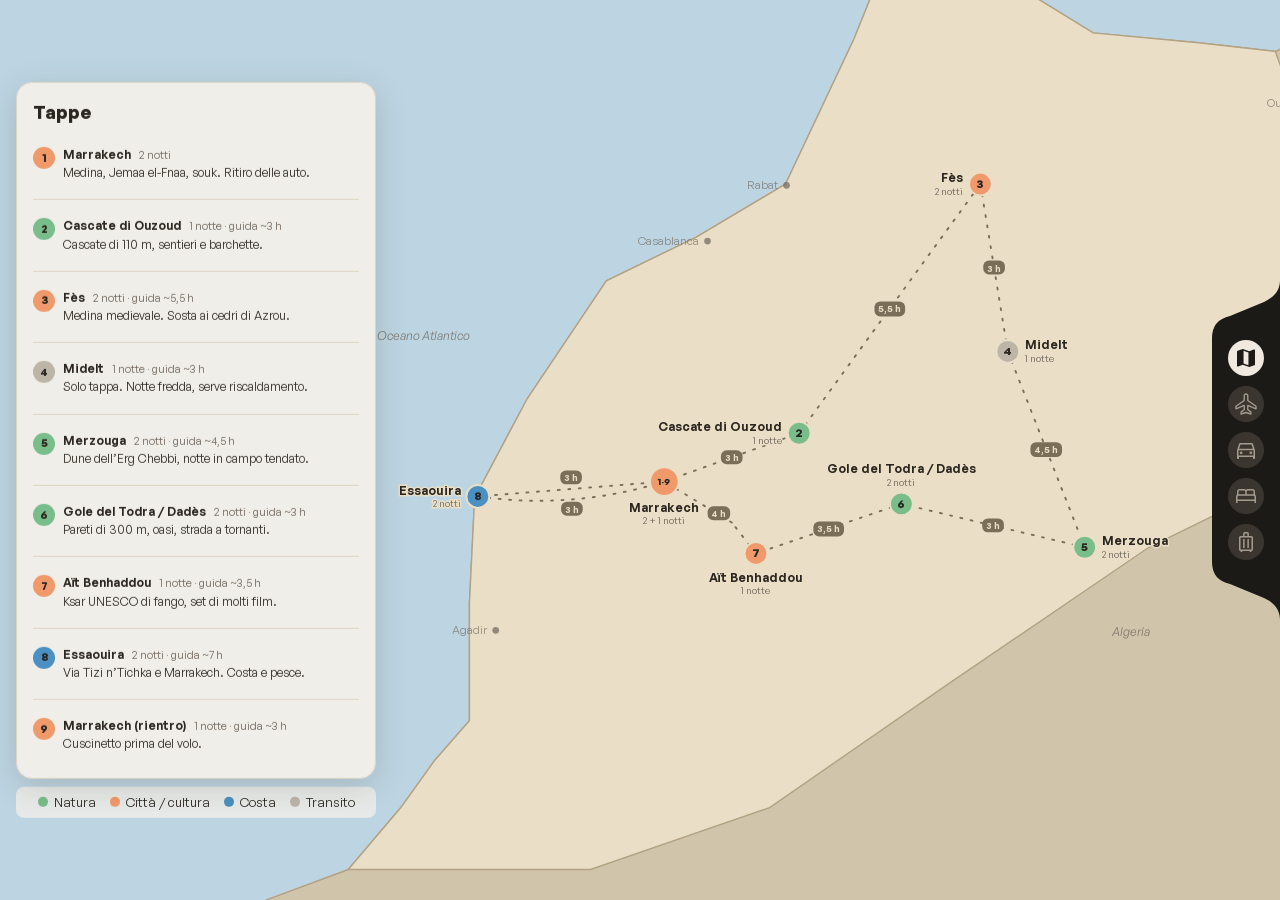
==== commit d9bbc533: "Mobile: navbar a capsula flottante sotto la barra di stato; theme-color del colore della pagina Co-A" ====
--- a/index.html
+++ b/index.html
@@ -3,7 +3,7 @@
 <head>
 <meta charset="utf-8">
 <meta name="viewport" content="width=device-width, initial-scale=1">
-<meta name="theme-color" content="#1c1a17" media="(max-width: 700px)"><!-- barra di stato del telefono: stesso scuro della navbar -->
+<meta name="theme-color" content="#f6f2ea"><!-- barra di stato del telefono: colore della pagina -->
 <title>Marocco — giro in auto</title>
 <link rel="stylesheet" href="stile.css">
 <style>
--- a/stile.css
+++ b/stile.css
@@ -27,6 +27,13 @@
   .page { padding-top: 24px; }
 }
 
+/* Mobile: capsula flottante sotto la barra di stato (il telefono non lascia colorarla come la navbar) */
+@media (max-width: 700px) {
+  .navbar { pointer-events: none; }
+  .navbar a { pointer-events: auto; }
+  .navbar::before { inset: 8px 46px; border-radius: 999px; clip-path: none; pointer-events: auto; }
+}
+
 /* Pagine interne */
 .page { max-width: 720px; margin: 0 auto; padding: calc(var(--nav) + 16px) 16px 48px; }
 .ptitle { margin: 0 0 16px; font-size: 22px; }
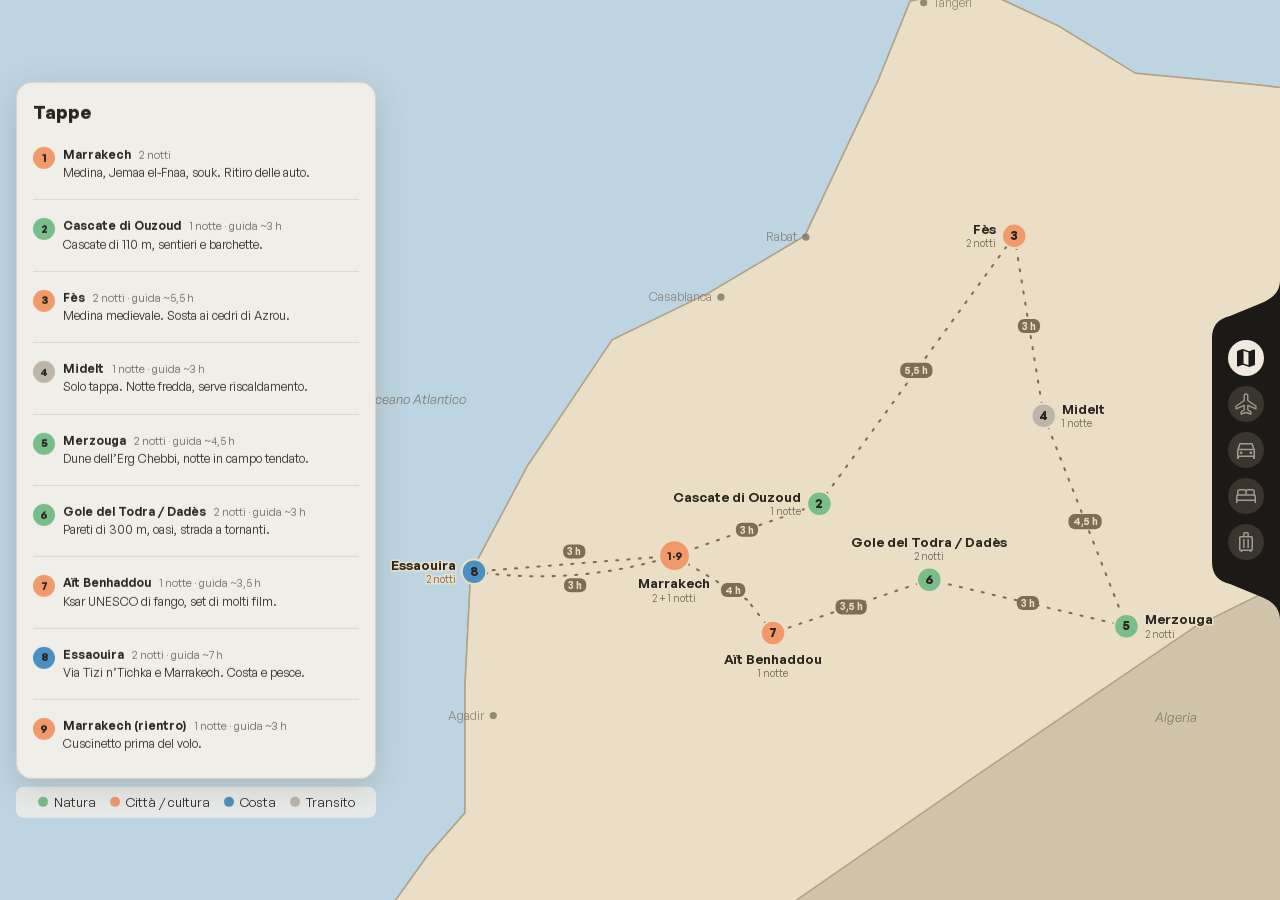
==== commit e3bf0dd9: "Mobile: mappa a tutto schermo sotto la barra di stato (viewport-fit=cover); inquadratura iniziale ri" ====
--- a/index.html
+++ b/index.html
@@ -2,7 +2,7 @@
 <html lang="it">
 <head>
 <meta charset="utf-8">
-<meta name="viewport" content="width=device-width, initial-scale=1">
+<meta name="viewport" content="width=device-width, initial-scale=1, viewport-fit=cover"><!-- la mappa va sotto la barra di stato del telefono -->
 <meta name="theme-color" content="#f6f2ea"><!-- barra di stato del telefono: colore della pagina -->
 <title>Marocco — giro in auto</title>
 <link rel="stylesheet" href="stile.css">
@@ -222,7 +222,8 @@
 // Pannello tappe: su desktop è un riquadro flottante; su mobile è un bottom sheet con tre posizioni (chiuso, metà, aperto).
 const panel = document.querySelector('.panel'), phead = panel.querySelector('.phead');
 const mobile = matchMedia('(max-width: 700px)');
-const snaps = () => [panel.offsetHeight - phead.offsetHeight - 8, panel.offsetHeight - innerHeight * .42, 0]; // translateY di ogni posizione
+const safe = document.createElement('div'); safe.style.cssText = 'position:fixed;visibility:hidden;padding-bottom:env(safe-area-inset-bottom)'; document.body.append(safe);
+const snaps = () => [panel.offsetHeight - phead.offsetHeight - 8 - parseFloat(getComputedStyle(safe).paddingBottom), panel.offsetHeight - innerHeight * .42, 0]; // translateY di ogni posizione
 let snapI = 1;
 const setY = (y, dragging) => { panel.classList.toggle('drag', !!dragging); panel.style.setProperty('--y', y + 'px'); };
 const goSnap = i => { snapI = i; setY(snaps()[i]); document.documentElement.style.setProperty('--peek', panel.offsetHeight - snaps()[0] + 'px'); }; // la legenda sta sopra il pannello chiuso
@@ -247,15 +248,15 @@
 });
 phead.addEventListener('pointercancel', () => { drag = null; goSnap(snapI); });
 
-// Inquadratura iniziale: il tragitto (circa 860×460 nel disegno, centro 470,365) centrato nella parte di schermo non coperta dal pannello.
+// Inquadratura iniziale: il tragitto (misurato: 800×450 nel disegno, centro 450,295) centrato nella parte di schermo non coperta dal pannello.
 const fit = () => {
   minSc = calcMin();
   const m = mobile.matches;
   // spazio libero: su desktop tra la colonna a sinistra e la navbar a destra; su mobile sotto la navbar e sopra il bottom sheet
   const left = m ? 0 : panel.offsetWidth + 32, w = innerWidth - left - (m ? 0 : navbar.offsetWidth);
   const top = m ? navbar.offsetHeight : 0, h = m ? innerHeight - (panel.offsetHeight - snaps()[1]) : innerHeight;
-  sc = Math.min(1.3, Math.max(minSc, .75, Math.min(w / 860, (h - top) / 460)));
-  tx = left + w / 2 - (470 - VB[0]) * sc; ty = top + (h - top) / 2 - (365 - VB[1]) * sc; apply();
+  sc = Math.min(1.3, Math.max(minSc, .75, Math.min(w / 800, (h - top) / 450)));
+  tx = left + w / 2 - (450 - VB[0]) * sc; ty = top + (h - top) / 2 - (295 - VB[1]) * sc; apply();
 };
 goSnap(1); fit(); setTimeout(() => panel.classList.remove('drag'), 50);
 
--- a/stile.css
+++ b/stile.css
@@ -29,9 +29,10 @@
 
 /* Mobile: capsula flottante sotto la barra di stato (il telefono non lascia colorarla come la navbar) */
 @media (max-width: 700px) {
-  .navbar { pointer-events: none; }
+  :root { --nav: calc(68px + env(safe-area-inset-top)); }
+  .navbar { padding: env(safe-area-inset-top) 44px 0; pointer-events: none; }
   .navbar a { pointer-events: auto; }
-  .navbar::before { inset: 8px 46px; border-radius: 999px; clip-path: none; pointer-events: auto; }
+  .navbar::before { inset: calc(8px + env(safe-area-inset-top)) 46px 8px; border-radius: 999px; clip-path: none; pointer-events: auto; }
 }
 
 /* Pagine interne */
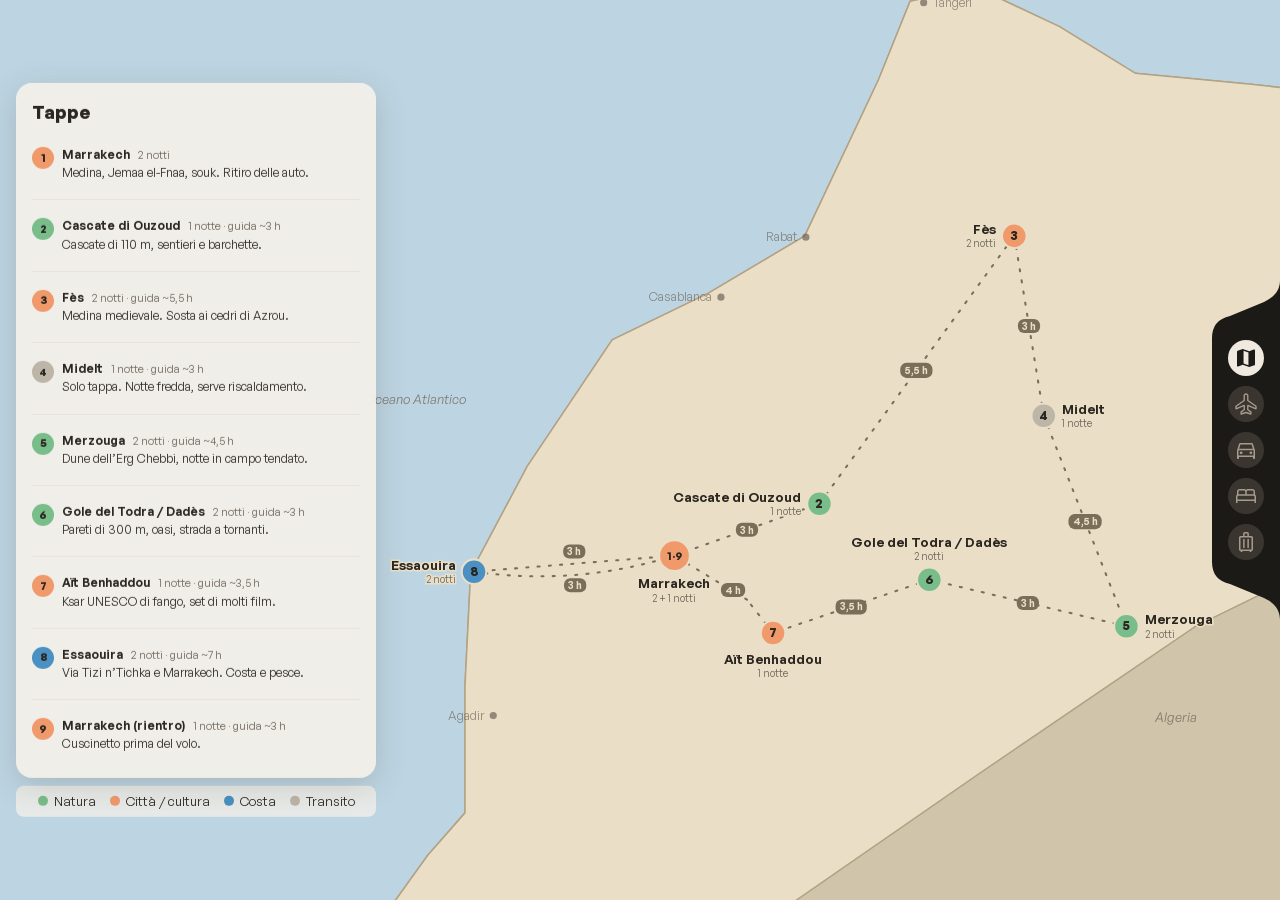
==== commit c212b28f: "Lista tappe senza bordo, divisori più chiari Co-Authored-By: Claude Sonnet 5.5 <noreply@anthropic.co" ====
--- a/index.html
+++ b/index.html
@@ -3,7 +3,13 @@
 <head>
 <meta charset="utf-8">
 <meta name="viewport" content="width=device-width, initial-scale=1, viewport-fit=cover"><!-- la mappa va sotto la barra di stato del telefono -->
-<meta name="theme-color" content="#f6f2ea"><!-- barra di stato del telefono: colore della pagina -->
+<meta name="theme-color" id="tc" content="#eadfc6"><!-- barra di stato del browser: segue il colore della mappa in alto (aggiornato da script) -->
+<link rel="manifest" href="manifest.webmanifest">
+<link rel="apple-touch-icon" href="icone/icona-180.png">
+<meta name="mobile-web-app-capable" content="yes">
+<meta name="apple-mobile-web-app-capable" content="yes">
+<meta name="apple-mobile-web-app-title" content="Marocco">
+<meta name="apple-mobile-web-app-status-bar-style" content="black-translucent"><!-- come app sulla Home: la pagina va sotto la barra di stato -->
 <title>Marocco — giro in auto</title>
 <link rel="stylesheet" href="stile.css">
 <style>
@@ -16,14 +22,14 @@
   .side { position: fixed; z-index: 5; top: 50%; left: 16px; transform: translateY(-50%); width: 360px; max-height: calc(100vh - 32px); max-height: calc(100dvh - 32px); display: flex; flex-direction: column; gap: 8px; }
   .legend { flex: none; display: flex; flex-wrap: nowrap; justify-content: center; gap: 14px; padding: 6px 14px; border-radius: 8px; background: color-mix(in srgb, var(--bg) 75%, transparent); color: var(--ink); font-size: 13px; white-space: nowrap; pointer-events: none; }
   .legend i { display: inline-block; width: 10px; height: 10px; border-radius: 50%; margin-right: 6px; }
-  .panel { min-height: 0; display: flex; flex-direction: column; border: 1px solid var(--line); border-radius: 16px; background: color-mix(in srgb, var(--bg) 88%, transparent); -webkit-backdrop-filter: blur(10px); backdrop-filter: blur(10px); box-shadow: 0 8px 32px rgba(60, 45, 20, .18); }
+  .panel { min-height: 0; display: flex; flex-direction: column; border-radius: 16px; background: color-mix(in srgb, var(--bg) 88%, transparent); -webkit-backdrop-filter: blur(10px); backdrop-filter: blur(10px); box-shadow: 0 8px 32px rgba(60, 45, 20, .18); }
   .phead { flex: none; padding: 16px 16px 4px; }
   .grab { display: none; width: 36px; height: 4px; margin: 0 auto 12px; border-radius: 2px; background: var(--muted); opacity: .5; }
   .plist { overflow-y: auto; overscroll-behavior: contain; padding: 0 16px 8px; }
   /* Mobile: bottom sheet; la legenda sta poco sopra il pannello chiuso. */
   @media (max-width: 700px) {
     .side { display: contents; }
-    .panel { position: fixed; z-index: 5; left: 0; right: 0; bottom: 0; height: calc(100vh - var(--nav) - 8px); height: calc(100dvh - var(--nav) - 8px); border-width: 1px 0 0; border-radius: 16px 16px 0 0; transform: translateY(var(--y, 60%)); transition: transform .25s ease; }
+    .panel { position: fixed; z-index: 5; left: 0; right: 0; bottom: 0; height: calc(100vh - var(--nav) - 8px); height: calc(100dvh - var(--nav) - 8px); border-radius: 16px 16px 0 0; transform: translateY(var(--y, 60%)); transition: transform .25s ease; }
     .panel.drag { transition: none; }
     .phead { padding-top: 8px; touch-action: none; cursor: grab; }
     .grab { display: block; }
@@ -51,7 +57,7 @@
   .mtodo { margin: 0; padding-left: 18px; font-size: 14px; }
   .mtodo li { display: list-item; padding: 3px 0; border: 0; font-size: 14px; cursor: default; }
   ol { list-style: none; margin: 0; padding: 0; }
-  li { display: grid; grid-template-columns: 22px 1fr; gap: 8px; padding: 18px 0; font-size: 12px; line-height: 1.35; border-bottom: 1px solid var(--line); }
+  li { display: grid; grid-template-columns: 22px 1fr; gap: 8px; padding: 18px 0; font-size: 12px; line-height: 1.35; border-bottom: 1px solid color-mix(in srgb, var(--line) 45%, transparent); }
   li:last-child { border-bottom: 0; }
   .n { width: 22px; height: 22px; border-radius: 50%; color: var(--dot-ink); font-weight: 700; display: grid; place-items: center; font-size: 11px; }
   .head { display: flex; flex-wrap: wrap; align-items: baseline; gap: 0 8px; }
@@ -208,11 +214,23 @@
 let sc = 1, tx = 0, ty = 0, minSc = 1;
 const calcMin = () => Math.min(zoom.clientWidth / W, zoom.clientHeight / H);
 
+// Barra di stato del browser (iPhone): prende il colore della mappa nel punto più alto, al centro, e lo segue mentre si sposta.
+const tc = document.getElementById('tc'), px = document.createElement('canvas').getContext('2d', { willReadFrequently: true });
+let tcBusy = false;
+const syncBar = () => {
+  if (!mobile.matches) { tc.content = '#f6f2ea'; return; }
+  const e = document.elementFromPoint(innerWidth / 2, 1), cs = e && getComputedStyle(e);
+  const col = !cs ? null : (e.ownerSVGElement || e instanceof SVGElement) && cs.fill !== 'none' ? cs.fill : getComputedStyle(zoom).backgroundColor;
+  px.fillStyle = '#eadfc6'; px.fillStyle = col; px.clearRect(0, 0, 1, 1); px.fillRect(0, 0, 1, 1);
+  const [r, g, b] = px.getImageData(0, 0, 1, 1).data;
+  tc.content = '#' + [r, g, b].map(v => v.toString(16).padStart(2, '0')).join('');
+};
 const apply = () => {
   const vw = zoom.clientWidth, vh = zoom.clientHeight, w = W * sc, h = H * sc;
   tx = w <= vw ? (vw - w) / 2 : Math.min(0, Math.max(vw - w, tx));
   ty = h <= vh ? (vh - h) / 2 : Math.min(0, Math.max(vh - h, ty));
   stage.style.transform = `translate(${tx}px,${ty}px) scale(${sc})`;
+  if (!tcBusy) { tcBusy = true; requestAnimationFrame(() => { tcBusy = false; syncBar(); }); }
 };
 const zoomAt = (f, cx, cy) => {
   const n = Math.min(4, Math.max(minSc, sc * f));
--- a/stile.css
+++ b/stile.css
@@ -40,7 +40,7 @@
 .ptitle { margin: 0 0 16px; font-size: 22px; }
 .mock { margin: 0 0 16px; padding: 10px 12px; border-radius: 10px; background: color-mix(in srgb, var(--city) 25%, var(--bg)); font-size: 13px; }
 .intro { margin: 0 0 16px; color: var(--muted); font-size: 14px; }
-.card { margin: 0 0 16px; padding: 16px; border: 1px solid var(--line); border-radius: 14px; background: color-mix(in srgb, var(--land) 35%, var(--bg)); }
+.card { margin: 0 0 16px; padding: 16px; border-radius: 14px; background: color-mix(in srgb, var(--land) 35%, var(--bg)); }
 .chead { display: flex; justify-content: space-between; align-items: flex-start; gap: 12px; margin-bottom: 12px; }
 .chead h2 { margin: 0; font-size: 17px; }
 .sub { color: var(--muted); font-size: 13px; }
@@ -61,3 +61,8 @@
 .dlg li { padding: 3px 0; }
 .dlg p { margin: 8px 0 0; color: var(--muted); font-size: 13px; }
 .dlg .btn { margin-top: 16px; }
+
+/* Come app sulla Home (iPhone): la pagina va sotto la barra di stato, che ha testo bianco; una leggera sfumatura scura lo tiene leggibile */
+@media (display-mode: standalone) {
+  body::before { content: ""; position: fixed; top: 0; left: 0; right: 0; z-index: 9; height: calc(env(safe-area-inset-top) + 14px); background: linear-gradient(rgba(0, 0, 0, .35), transparent); pointer-events: none; }
+}
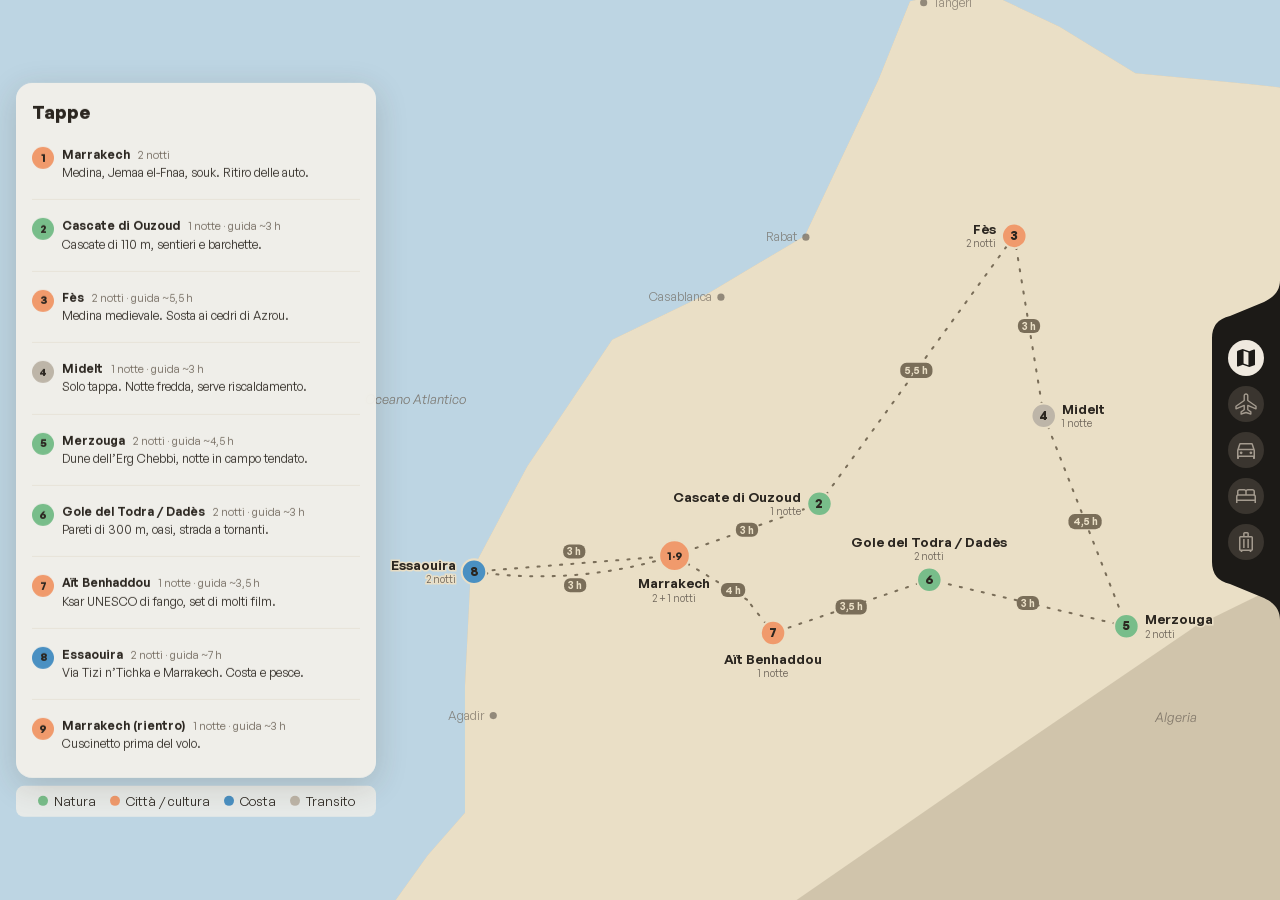
==== commit fe0e7f25: "Mappa: aree senza bordo Co-Authored-By: Claude Sonnet 5.5 <noreply@anthropic.com>" ====
--- a/index.html
+++ b/index.html
@@ -5,11 +5,14 @@
 <meta name="viewport" content="width=device-width, initial-scale=1, viewport-fit=cover"><!-- la mappa va sotto la barra di stato del telefono -->
 <meta name="theme-color" id="tc" content="#eadfc6"><!-- barra di stato del browser: segue il colore della mappa in alto (aggiornato da script) -->
 <link rel="manifest" href="manifest.webmanifest">
+<link rel="icon" href="icone/icona.svg" type="image/svg+xml">
 <link rel="apple-touch-icon" href="icone/icona-180.png">
 <meta name="mobile-web-app-capable" content="yes">
 <meta name="apple-mobile-web-app-capable" content="yes">
 <meta name="apple-mobile-web-app-title" content="Marocco">
 <meta name="apple-mobile-web-app-status-bar-style" content="black-translucent"><!-- come app sulla Home: la pagina va sotto la barra di stato -->
+<meta property="og:title" content="Marocco — giro in auto">
+<meta property="og:image" content="https://giubarboni.github.io/marocco/icone/icona-512.png">
 <title>Marocco — giro in auto</title>
 <link rel="stylesheet" href="stile.css">
 <style>
@@ -143,8 +146,8 @@
 let out = `<defs><marker id="a" viewBox="0 0 10 10" refX="8" refY="5" markerWidth="6" markerHeight="6" orient="auto-start-reverse">
   <path d="M0,1 L9,5 L0,9 z" fill="var(--route-line)"/></marker></defs>
   <rect x="-3000" y="-3000" width="7000" height="7000" fill="var(--sea)"/>
-  <g fill="var(--land-africa)" stroke="var(--land-edge)" stroke-width="1.5" vector-effect="non-scaling-stroke">${[africa, madagascar].map(a => `<polygon points="${a.map(P).join(' ')}" vector-effect="non-scaling-stroke"/>`).join('')}</g>
-  <polygon points="${outline.map(P).join(' ')}" fill="var(--land)" stroke="var(--land-edge)" stroke-width="1.5"/>
+  <g fill="var(--land-africa)">${[africa, madagascar].map(a => `<polygon points="${a.map(P).join(' ')}" vector-effect="non-scaling-stroke"/>`).join('')}</g>
+  <polygon points="${outline.map(P).join(' ')}" fill="var(--land)"/>
   <g fill="var(--muted)" font-size="13" font-style="italic" opacity=".8">
     <text x="24" y="250">Oceano Atlantico</text>
     <text x="815" y="560" text-anchor="middle">Algeria</text>
--- a/stile.css
+++ b/stile.css
@@ -5,6 +5,7 @@
   color-scheme: light;
   --bg: #f6f2ea; --ink: #2b2620; --muted: #6e655a; --line: #ddd4c4;
   --sea: #bdd5e3; --land: #eadfc6; --land-edge: #b3a283;
+  --card: color-mix(in srgb, var(--land) 57%, var(--bg));
   --nat: #78bd8a; --city: #f09a6c; --coast: #4a90c2; --transit: #bdb5a8; --dot-ink: #2b2620;
   --land-africa: color-mix(in srgb, var(--land) 82%, #5a4a30); --route: #4a3d2a; --route-line: color-mix(in srgb, var(--route) 70%, var(--land)); --tag-bg: var(--route-line); --tag-ink: var(--land);
 }
@@ -38,10 +39,9 @@
 /* Pagine interne */
 .page { max-width: 720px; margin: 0 auto; padding: calc(var(--nav) + 16px) 16px 48px; }
 .ptitle { margin: 0 0 16px; font-size: 22px; }
-.mock { margin: 0 0 16px; padding: 10px 12px; border-radius: 10px; background: color-mix(in srgb, var(--city) 25%, var(--bg)); font-size: 13px; }
 .intro { margin: 0 0 16px; color: var(--muted); font-size: 14px; }
-.card { margin: 0 0 16px; padding: 16px; border-radius: 14px; background: color-mix(in srgb, var(--land) 35%, var(--bg)); }
-.chead { display: flex; justify-content: space-between; align-items: flex-start; gap: 12px; margin-bottom: 12px; }
+.card { margin: 0 0 16px; padding: 16px; border-radius: 14px; background: var(--card); }
+.chead { display: flex; justify-content: space-between; align-items: center; gap: 12px; margin-bottom: 12px; }
 .chead h2 { margin: 0; font-size: 17px; }
 .sub { color: var(--muted); font-size: 13px; }
 .badge { flex: none; padding: 2px 10px; border-radius: 999px; font-size: 12px; font-weight: 600; color: var(--dot-ink); background: var(--city); }
